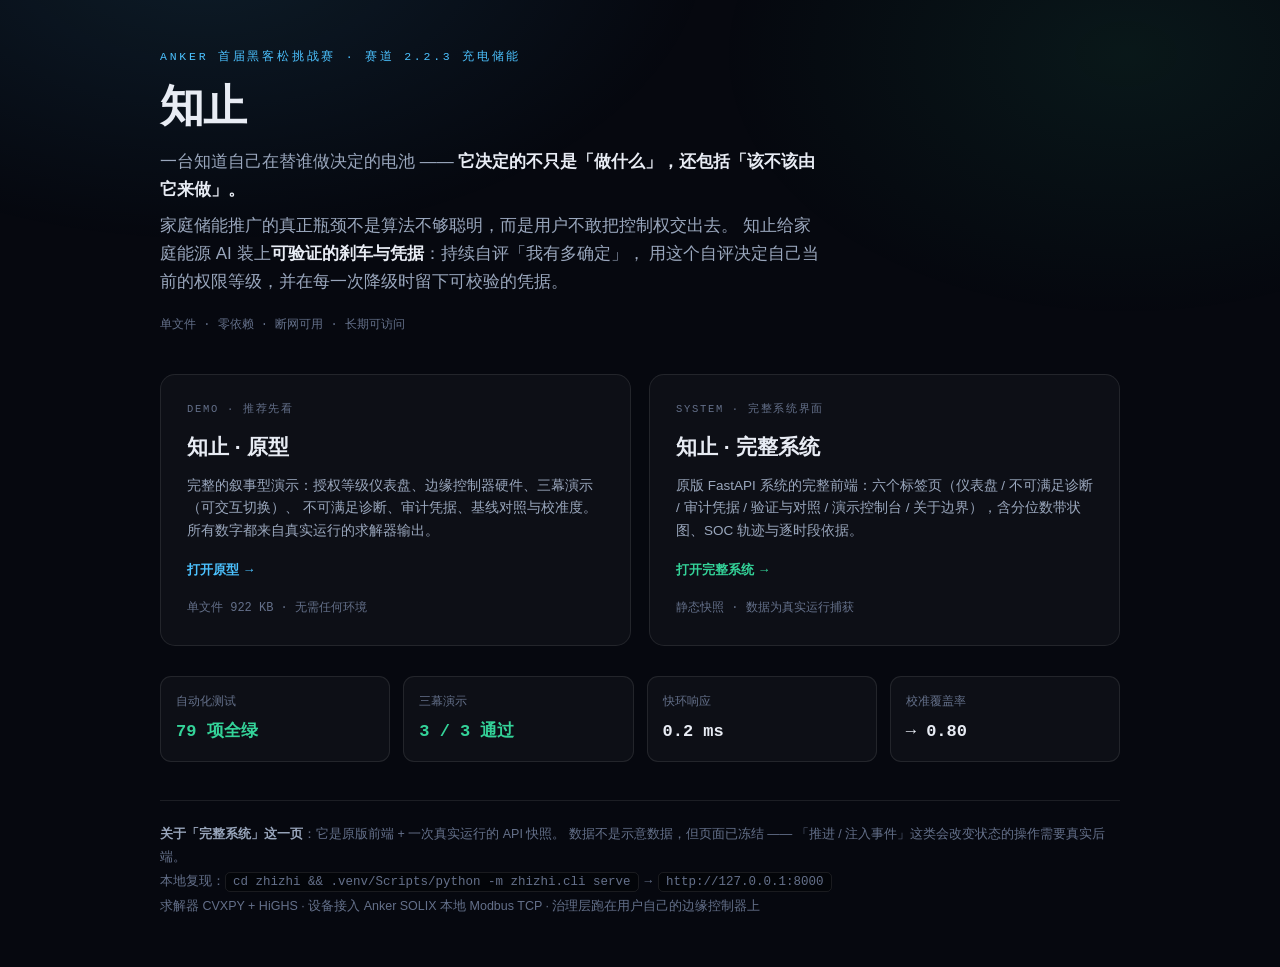
==== index.html @ 9d39789f "feat: 知止在线演示（原型 + 完整系统界面快照） - prototype/: 单文件零依赖原型（922 KB，断网可用） - system/: 原版 FastAPI 前端 + 真实运行捕获的 A" ====
<!DOCTYPE html>
<html lang="zh-CN">
<head>
<meta charset="UTF-8">
<meta name="viewport" content="width=device-width, initial-scale=1.0">
<title>知止 · 一台知道自己在替谁做决定的电池</title>
<meta name="description" content="Anker 首届黑客松挑战赛 · 赛道 2.2.3 充电储能 —— 知止：给家庭能源 AI 装上可验证的刹车与凭据。">
<style>
  :root{
    --bg:#06080f; --panel:rgba(255,255,255,.032); --line:rgba(255,255,255,.09);
    --ink:#e8ecf4; --ink2:#9aa7bd; --ink3:#64708a;
    --safe:#34d399; --sky:#4cc2ff; --warn:#fbbf24;
    --mono:ui-monospace,"Cascadia Mono",Consolas,monospace;
    --sans:-apple-system,BlinkMacSystemFont,"Segoe UI","PingFang SC","Microsoft YaHei",sans-serif;
  }
  *{box-sizing:border-box;margin:0;padding:0}
  body{
    background:var(--bg);color:var(--ink);font-family:var(--sans);line-height:1.65;
    -webkit-font-smoothing:antialiased;min-height:100vh;
    display:flex;align-items:center;justify-content:center;padding:48px 24px;
  }
  body::before{
    content:"";position:fixed;inset:0;pointer-events:none;
    background:
      radial-gradient(820px 480px at 16% -6%,rgba(76,194,255,.11),transparent 62%),
      radial-gradient(680px 440px at 88% 6%,rgba(52,211,153,.08),transparent 60%);
  }
  .wrap{position:relative;max-width:960px;width:100%}
  .eyebrow{font-family:var(--mono);font-size:11.5px;letter-spacing:.24em;color:var(--sky);margin-bottom:14px}
  h1{font-size:44px;font-weight:650;letter-spacing:-.02em;line-height:1.15;margin-bottom:16px}
  .sub{font-size:17px;color:var(--ink2);max-width:660px;margin-bottom:8px}
  .sub b{color:var(--ink);font-weight:600}
  .meta{font-family:var(--mono);font-size:12px;color:var(--ink3);margin-top:20px}

  .cards{display:grid;grid-template-columns:1fr 1fr;gap:18px;margin-top:38px}
  a.card{
    display:block;text-decoration:none;color:inherit;padding:26px;border-radius:15px;
    background:var(--panel);border:1px solid var(--line);transition:.25s ease;
  }
  a.card:hover{border-color:rgba(76,194,255,.42);background:rgba(76,194,255,.055);transform:translateY(-3px)}
  a.card.alt:hover{border-color:rgba(52,211,153,.42);background:rgba(52,211,153,.055)}
  .tag{font-family:var(--mono);font-size:10.5px;letter-spacing:.16em;color:var(--ink3);margin-bottom:12px}
  .card h2{font-size:21px;font-weight:650;margin-bottom:10px}
  .card p{font-size:13.5px;color:var(--ink2);line-height:1.7}
  .go{display:inline-flex;align-items:center;gap:7px;margin-top:16px;font-size:13px;font-weight:600;color:var(--sky)}
  a.card.alt .go{color:var(--safe)}
  .note{margin-top:16px;font-size:12px;color:var(--ink3);font-family:var(--mono)}

  .facts{display:grid;grid-template-columns:repeat(4,1fr);gap:13px;margin-top:30px}
  .fact{background:var(--panel);border:1px solid var(--line);border-radius:11px;padding:15px}
  .fact .k{font-size:11.5px;color:var(--ink3);margin-bottom:7px}
  .fact .v{font-family:var(--mono);font-size:17px;font-weight:700}

  footer{margin-top:38px;padding-top:22px;border-top:1px solid var(--line);font-size:12.5px;color:var(--ink3);line-height:1.9}
  footer code{font-family:var(--mono);background:rgba(0,0,0,.35);padding:2px 7px;border-radius:5px;border:1px solid var(--line)}

  @media(max-width:760px){
    .cards,.facts{grid-template-columns:1fr}
    h1{font-size:32px}
  }
</style>
</head>
<body>
<div class="wrap">

  <div class="eyebrow">ANKER 首届黑客松挑战赛 · 赛道 2.2.3 充电储能</div>
  <h1>知止</h1>
  <p class="sub">
    一台知道自己在替谁做决定的电池 ——
    <b>它决定的不只是「做什么」，还包括「该不该由它来做」。</b>
  </p>
  <p class="sub">
    家庭储能推广的真正瓶颈不是算法不够聪明，而是用户不敢把控制权交出去。
    知止给家庭能源 AI 装上<b>可验证的刹车与凭据</b>：持续自评「我有多确定」，
    用这个自评决定自己当前的权限等级，并在每一次降级时留下可校验的凭据。
  </p>
  <div class="meta">单文件 · 零依赖 · 断网可用 · 长期可访问</div>

  <div class="cards">
    <a class="card" href="./prototype/">
      <div class="tag">DEMO · 推荐先看</div>
      <h2>知止 · 原型</h2>
      <p>
        完整的叙事型演示：授权等级仪表盘、边缘控制器硬件、三幕演示（可交互切换）、
        不可满足诊断、审计凭据、基线对照与校准度。
        所有数字都来自真实运行的求解器输出。
      </p>
      <div class="go">打开原型 →</div>
      <div class="note">单文件 922 KB · 无需任何环境</div>
    </a>

    <a class="card alt" href="./system/">
      <div class="tag">SYSTEM · 完整系统界面</div>
      <h2>知止 · 完整系统</h2>
      <p>
        原版 FastAPI 系统的完整前端：六个标签页（仪表盘 / 不可满足诊断 / 审计凭据 /
        验证与对照 / 演示控制台 / 关于边界），含分位数带状图、SOC 轨迹与逐时段依据。
      </p>
      <div class="go">打开完整系统 →</div>
      <div class="note">静态快照 · 数据为真实运行捕获</div>
    </a>
  </div>

  <div class="facts">
    <div class="fact"><div class="k">自动化测试</div><div class="v" style="color:var(--safe)">79 项全绿</div></div>
    <div class="fact"><div class="k">三幕演示</div><div class="v" style="color:var(--safe)">3 / 3 通过</div></div>
    <div class="fact"><div class="k">快环响应</div><div class="v">0.2 ms</div></div>
    <div class="fact"><div class="k">校准覆盖率</div><div class="v">→ 0.80</div></div>
  </div>

  <footer>
    <b style="color:var(--ink2)">关于「完整系统」这一页</b>：它是原版前端 + 一次真实运行的 API 快照。
    数据不是示意数据，但页面已冻结 —— 「推进 / 注入事件」这类会改变状态的操作需要真实后端。<br>
    本地复现：<code>cd zhizhi &amp;&amp; .venv/Scripts/python -m zhizhi.cli serve</code> →
    <code>http://127.0.0.1:8000</code><br>
    <span style="color:var(--ink3)">求解器 CVXPY + HiGHS · 设备接入 Anker SOLIX 本地 Modbus TCP · 治理层跑在用户自己的边缘控制器上</span>
  </footer>

</div>
</body>
</html>
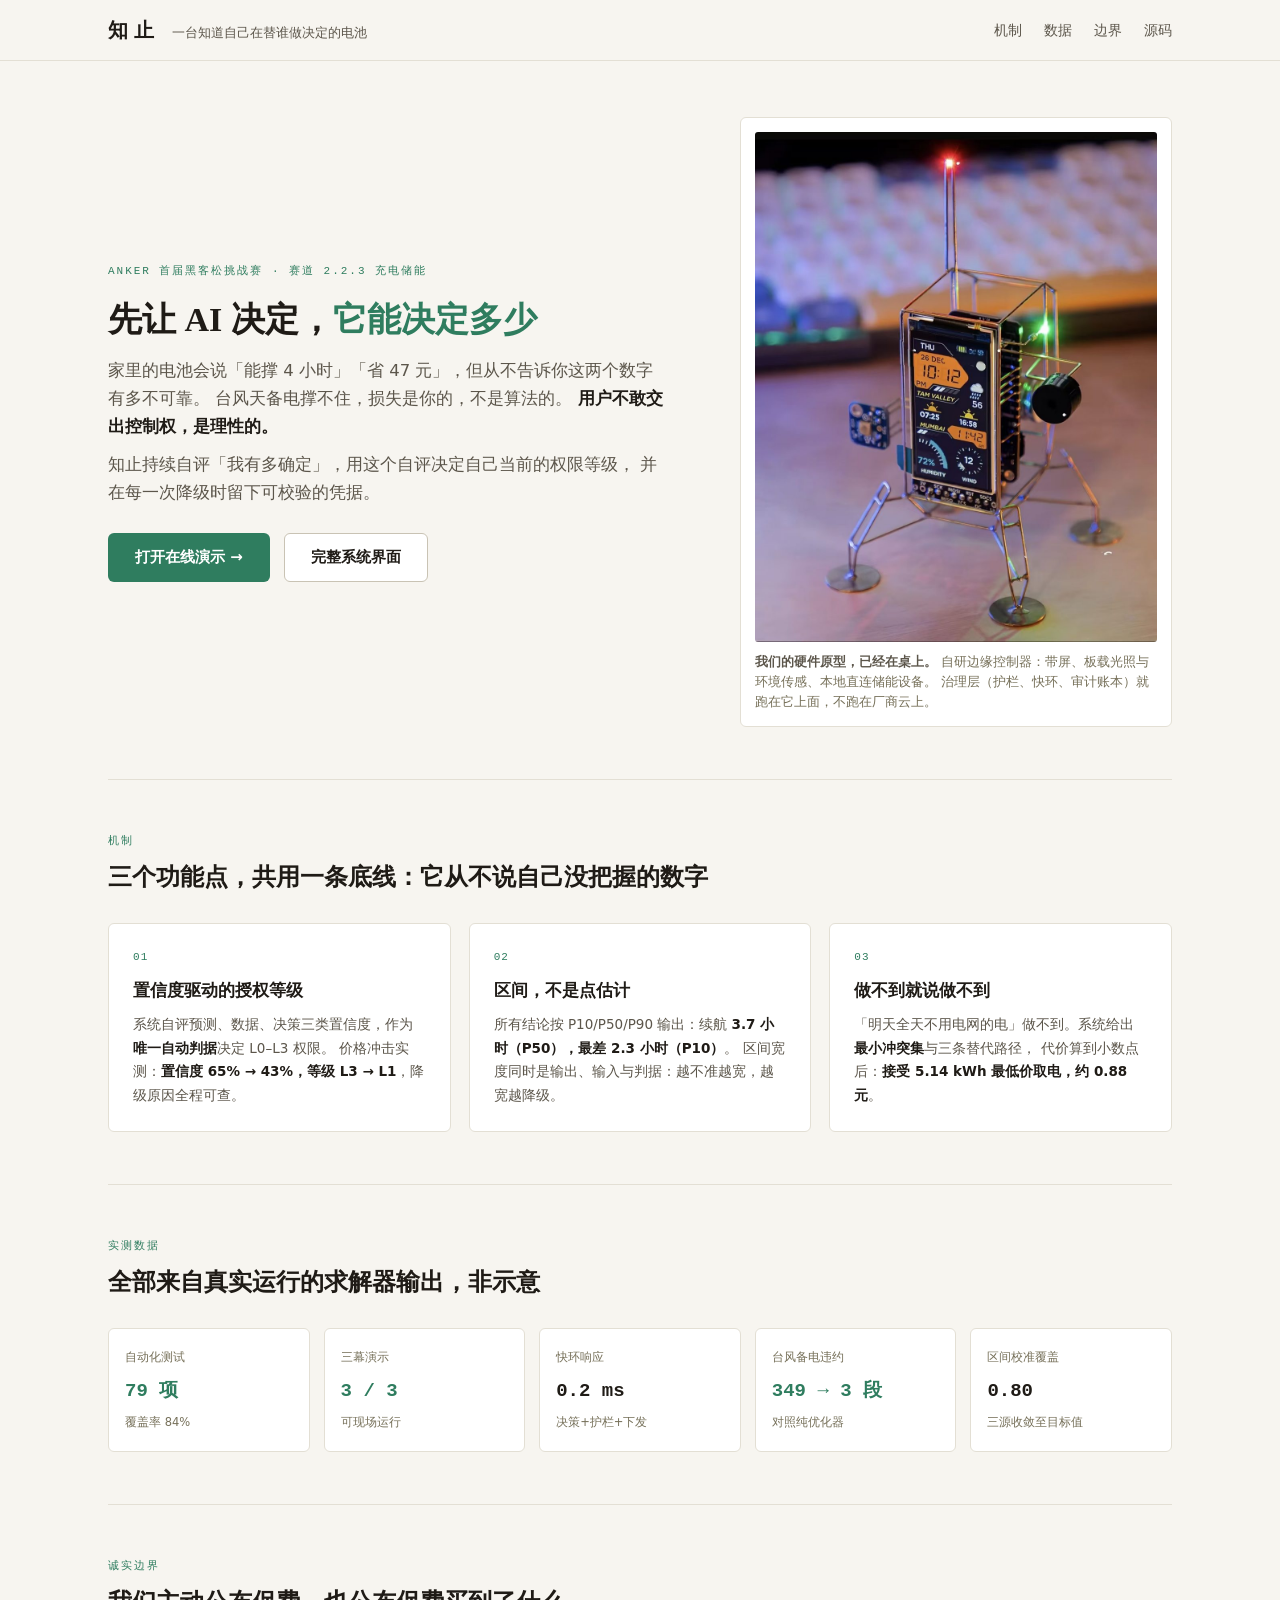
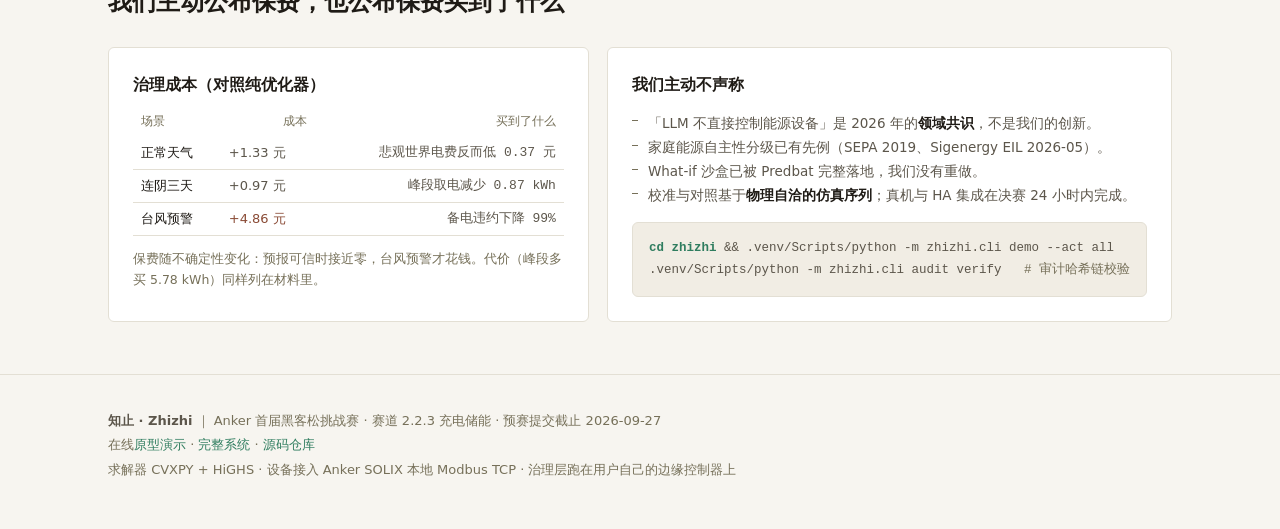
==== commit 49d872d3: "redesign: 纸墨编辑风改版 —— 落地页按评委动线重排，原型令牌化换肤 - 落地页：痛点/硬件实物/演示入口三件事进首屏，深色科技风全部移除 - 原型：CSS 令牌映射为纸墨色系（白底墨字+墨" ====
--- a/index.html
+++ b/index.html
@@ -6,116 +6,248 @@
 <title>知止 · 一台知道自己在替谁做决定的电池</title>
 <meta name="description" content="Anker 首届黑客松挑战赛 · 赛道 2.2.3 充电储能 —— 知止：给家庭能源 AI 装上可验证的刹车与凭据。">
 <style>
+  /* =====================================================================
+     知止 · 落地页（纸墨编辑风）
+     依据：产品生态图谱《01-UI视觉设计 A 规格》+《风格库深挖 01-极简风》
+     主风格：极简（白纸墨字）≥70%；点缀：衬线中文标题（国风 ≤30%）
+     色相 ≤3：墨（中性）/ 墨绿（强调）/ 金褐（次强调，仅数据表）
+     ===================================================================== */
   :root{
-    --bg:#06080f; --panel:rgba(255,255,255,.032); --line:rgba(255,255,255,.09);
-    --ink:#e8ecf4; --ink2:#9aa7bd; --ink3:#64708a;
-    --safe:#34d399; --sky:#4cc2ff; --warn:#fbbf24;
-    --mono:ui-monospace,"Cascadia Mono",Consolas,monospace;
-    --sans:-apple-system,BlinkMacSystemFont,"Segoe UI","PingFang SC","Microsoft YaHei",sans-serif;
+    --bg:#F7F5F0;          /* 暖纸白 */
+    --paper:#FFFFFF;       /* 卡片白 */
+    --surface-2:#F1EDE4;   /* 浅纸灰 */
+    --line:#E3DFD4;        /* 淡墨线 */
+    --line-strong:#C9C3B4;
+    --ink:#1F1B16;         /* 浓墨 */
+    --ink-2:#5C564B;       /* 次墨 */
+    --ink-3:#767059;       /* 淡墨（辅助小字） */
+    --green:#2F7D5F;       /* 墨绿：唯一强调色 */
+    --green-dim:#EAF2EE;   /* 墨绿浅底 */
+    --brown:#8A4B36;       /* 金褐：次强调（仅用于代价/警示数字） */
+    --serif:"Noto Serif SC","Source Han Serif SC","STSong","SimSun",serif;
+    --sans:system-ui,-apple-system,"Segoe UI","PingFang SC","Hiragino Sans GB","Microsoft YaHei",sans-serif;
+    --mono:ui-monospace,"Cascadia Mono",Consolas,"Liberation Mono",monospace;
   }
   *{box-sizing:border-box;margin:0;padding:0}
+  html{scroll-behavior:smooth}
   body{
-    background:var(--bg);color:var(--ink);font-family:var(--sans);line-height:1.65;
-    -webkit-font-smoothing:antialiased;min-height:100vh;
-    display:flex;align-items:center;justify-content:center;padding:48px 24px;
-  }
-  body::before{
-    content:"";position:fixed;inset:0;pointer-events:none;
-    background:
-      radial-gradient(820px 480px at 16% -6%,rgba(76,194,255,.11),transparent 62%),
-      radial-gradient(680px 440px at 88% 6%,rgba(52,211,153,.08),transparent 60%);
-  }
-  .wrap{position:relative;max-width:960px;width:100%}
-  .eyebrow{font-family:var(--mono);font-size:11.5px;letter-spacing:.24em;color:var(--sky);margin-bottom:14px}
-  h1{font-size:44px;font-weight:650;letter-spacing:-.02em;line-height:1.15;margin-bottom:16px}
-  .sub{font-size:17px;color:var(--ink2);max-width:660px;margin-bottom:8px}
-  .sub b{color:var(--ink);font-weight:600}
-  .meta{font-family:var(--mono);font-size:12px;color:var(--ink3);margin-top:20px}
-
-  .cards{display:grid;grid-template-columns:1fr 1fr;gap:18px;margin-top:38px}
-  a.card{
-    display:block;text-decoration:none;color:inherit;padding:26px;border-radius:15px;
-    background:var(--panel);border:1px solid var(--line);transition:.25s ease;
-  }
-  a.card:hover{border-color:rgba(76,194,255,.42);background:rgba(76,194,255,.055);transform:translateY(-3px)}
-  a.card.alt:hover{border-color:rgba(52,211,153,.42);background:rgba(52,211,153,.055)}
-  .tag{font-family:var(--mono);font-size:10.5px;letter-spacing:.16em;color:var(--ink3);margin-bottom:12px}
-  .card h2{font-size:21px;font-weight:650;margin-bottom:10px}
-  .card p{font-size:13.5px;color:var(--ink2);line-height:1.7}
-  .go{display:inline-flex;align-items:center;gap:7px;margin-top:16px;font-size:13px;font-weight:600;color:var(--sky)}
-  a.card.alt .go{color:var(--safe)}
-  .note{margin-top:16px;font-size:12px;color:var(--ink3);font-family:var(--mono)}
-
-  .facts{display:grid;grid-template-columns:repeat(4,1fr);gap:13px;margin-top:30px}
-  .fact{background:var(--panel);border:1px solid var(--line);border-radius:11px;padding:15px}
-  .fact .k{font-size:11.5px;color:var(--ink3);margin-bottom:7px}
-  .fact .v{font-family:var(--mono);font-size:17px;font-weight:700}
-
-  footer{margin-top:38px;padding-top:22px;border-top:1px solid var(--line);font-size:12.5px;color:var(--ink3);line-height:1.9}
-  footer code{font-family:var(--mono);background:rgba(0,0,0,.35);padding:2px 7px;border-radius:5px;border:1px solid var(--line)}
-
-  @media(max-width:760px){
-    .cards,.facts{grid-template-columns:1fr}
-    h1{font-size:32px}
+    background:var(--bg);color:var(--ink);font-family:var(--sans);
+    font-size:16px;line-height:1.7;-webkit-font-smoothing:antialiased;
+  }
+  .wrap{max-width:1120px;margin:0 auto;padding:0 28px}
+
+  /* ---- 顶栏 ---- */
+  header{border-bottom:1px solid var(--line);background:var(--bg)}
+  .bar{display:flex;align-items:center;justify-content:space-between;gap:20px;height:60px}
+  .brand{display:flex;align-items:baseline;gap:12px}
+  .brand h1{font-family:var(--serif);font-size:20px;font-weight:600;letter-spacing:.3em}
+  .brand .tag{font-size:12.5px;color:var(--ink-2)}
+  .bar nav{display:flex;gap:22px;font-size:13.5px}
+  .bar nav a{color:var(--ink-2);text-decoration:none}
+  .bar nav a:hover{color:var(--green)}
+
+  /* ---- 首屏：痛点 + 硬件 + 演示入口 ---- */
+  .hero{display:grid;grid-template-columns:1.15fr .85fr;gap:48px;padding:56px 0 52px;align-items:center}
+  .kicker{font-family:var(--mono);font-size:11px;letter-spacing:.18em;color:var(--green);margin-bottom:16px}
+  .hero h2{font-family:var(--serif);font-size:34px;font-weight:600;line-height:1.35;margin-bottom:14px}
+  .hero h2 em{font-style:normal;color:var(--green)}
+  .pain{font-size:16.5px;color:var(--ink-2);max-width:560px;margin-bottom:10px}
+  .pain b{color:var(--ink);font-weight:600}
+  .cta{display:flex;gap:14px;margin-top:26px;flex-wrap:wrap}
+  .btn{display:inline-block;padding:11px 26px;border-radius:6px;font-size:15px;font-weight:600;text-decoration:none;border:1px solid transparent}
+  .btn.primary{background:var(--green);color:#fff}
+  .btn.primary:hover{background:#276A50}
+  .btn.ghost{background:var(--paper);color:var(--ink);border-color:var(--line-strong)}
+  .btn.ghost:hover{border-color:var(--ink-2)}
+  .fig{background:var(--paper);border:1px solid var(--line);border-radius:6px;padding:14px}
+  .fig img{display:block;width:100%;height:auto;border-radius:3px}
+  .fig figcaption{font-size:12.5px;color:var(--ink-3);margin-top:10px;line-height:1.6}
+  .fig figcaption b{color:var(--ink-2);font-weight:600}
+
+  /* ---- 区块通用 ---- */
+  section{padding:52px 0;border-top:1px solid var(--line)}
+  .sec-head{margin-bottom:28px}
+  .sec-head .kicker{margin-bottom:10px}
+  .sec-head h3{font-family:var(--serif);font-size:24px;font-weight:600;line-height:1.4}
+  .sec-head p{color:var(--ink-2);font-size:14.5px;margin-top:6px;max-width:720px}
+
+  /* ---- 三个机制 ---- */
+  .mech{display:grid;grid-template-columns:repeat(3,1fr);gap:18px}
+  .mech .card{background:var(--paper);border:1px solid var(--line);border-radius:6px;padding:24px}
+  .mech .no{font-family:var(--mono);font-size:11px;letter-spacing:.1em;color:var(--green);margin-bottom:12px}
+  .mech h4{font-size:17px;font-weight:600;margin-bottom:10px;line-height:1.45}
+  .mech p{font-size:13.5px;color:var(--ink-2);line-height:1.75}
+  .mech p b{color:var(--ink);font-weight:600}
+
+  /* ---- 数据条 ---- */
+  .facts{display:grid;grid-template-columns:repeat(5,1fr);gap:14px}
+  .fact{background:var(--paper);border:1px solid var(--line);border-radius:6px;padding:18px 16px}
+  .fact .k{font-size:12px;color:var(--ink-3);margin-bottom:8px}
+  .fact .v{font-family:var(--mono);font-size:19px;font-weight:700;color:var(--ink)}
+  .fact .v.g{color:var(--green)}
+  .fact .s{font-size:11.5px;color:var(--ink-3);margin-top:6px}
+
+  /* ---- 诚实边界 ---- */
+  .ledger{display:grid;grid-template-columns:1fr 1fr;gap:18px}
+  .ledger .card{background:var(--paper);border:1px solid var(--line);border-radius:6px;padding:24px}
+  .ledger h4{font-size:15.5px;font-weight:600;margin-bottom:12px}
+  .ledger ul{list-style:none}
+  .ledger li{font-size:13.5px;color:var(--ink-2);line-height:1.8;padding-left:16px;position:relative}
+  .ledger li::before{content:"";position:absolute;left:0;top:.72em;width:6px;height:1px;background:var(--ink-3)}
+  .ledger li b{color:var(--ink);font-weight:600}
+  .ledger .cost td{font-size:13px;padding:5px 8px;border-bottom:1px solid var(--line);color:var(--ink-2)}
+  .ledger .cost td:first-child{color:var(--ink)}
+  .ledger .cost td:last-child,.ledger .cost td:nth-child(3){font-family:var(--mono);text-align:right}
+  .ledger .cost th{font-size:12px;color:var(--ink-3);text-align:left;padding:0 8px 6px;font-weight:400}
+  .ledger .cost th:nth-child(2),.ledger .cost th:nth-child(3){text-align:right}
+  pre.cmd{
+    margin-top:14px;background:var(--surface-2);border:1px solid var(--line);border-radius:6px;
+    padding:14px 16px;font-family:var(--mono);font-size:12.5px;color:var(--ink-2);
+    overflow-x:auto;line-height:1.8;
+  }
+  pre.cmd b{color:var(--green);font-weight:600}
+
+  /* ---- 页脚 ---- */
+  footer{border-top:1px solid var(--line);padding:34px 0 46px;font-size:13px;color:var(--ink-3);line-height:1.9}
+  footer b{color:var(--ink-2);font-weight:600}
+  footer a{color:var(--green);text-decoration:none}
+  footer a:hover{text-decoration:underline}
+
+  @media(max-width:900px){
+    .hero{grid-template-columns:1fr;gap:30px;padding:40px 0}
+    .hero h2{font-size:27px}
+    .mech,.ledger{grid-template-columns:1fr}
+    .facts{grid-template-columns:repeat(2,1fr)}
+    .bar nav{display:none}
   }
 </style>
 </head>
 <body>
+
+<header>
+  <div class="wrap bar">
+    <div class="brand"><h1>知止</h1><span class="tag">一台知道自己在替谁做决定的电池</span></div>
+    <nav>
+      <a href="#mech">机制</a><a href="#facts">数据</a><a href="#edge">边界</a>
+      <a href="https://github.com/13120740298z-lang/zhizhi">源码</a>
+    </nav>
+  </div>
+</header>
+
 <div class="wrap">
 
-  <div class="eyebrow">ANKER 首届黑客松挑战赛 · 赛道 2.2.3 充电储能</div>
-  <h1>知止</h1>
-  <p class="sub">
-    一台知道自己在替谁做决定的电池 ——
-    <b>它决定的不只是「做什么」，还包括「该不该由它来做」。</b>
-  </p>
-  <p class="sub">
-    家庭储能推广的真正瓶颈不是算法不够聪明，而是用户不敢把控制权交出去。
-    知止给家庭能源 AI 装上<b>可验证的刹车与凭据</b>：持续自评「我有多确定」，
-    用这个自评决定自己当前的权限等级，并在每一次降级时留下可校验的凭据。
-  </p>
-  <div class="meta">单文件 · 零依赖 · 断网可用 · 长期可访问</div>
-
-  <div class="cards">
-    <a class="card" href="./prototype/">
-      <div class="tag">DEMO · 推荐先看</div>
-      <h2>知止 · 原型</h2>
-      <p>
-        完整的叙事型演示：授权等级仪表盘、边缘控制器硬件、三幕演示（可交互切换）、
-        不可满足诊断、审计凭据、基线对照与校准度。
-        所有数字都来自真实运行的求解器输出。
+  <!-- ① 痛点 ② 硬件 ③ 演示入口：评委首屏 -->
+  <div class="hero">
+    <div>
+      <div class="kicker">ANKER 首届黑客松挑战赛 · 赛道 2.2.3 充电储能</div>
+      <h2>先让 AI 决定，<em>它能决定多少</em></h2>
+      <p class="pain">
+        家里的电池会说「能撑 4 小时」「省 47 元」，但从不告诉你这两个数字有多不可靠。
+        台风天备电撑不住，损失是你的，不是算法的。
+        <b>用户不敢交出控制权，是理性的。</b>
       </p>
-      <div class="go">打开原型 →</div>
-      <div class="note">单文件 922 KB · 无需任何环境</div>
-    </a>
-
-    <a class="card alt" href="./system/">
-      <div class="tag">SYSTEM · 完整系统界面</div>
-      <h2>知止 · 完整系统</h2>
-      <p>
-        原版 FastAPI 系统的完整前端：六个标签页（仪表盘 / 不可满足诊断 / 审计凭据 /
-        验证与对照 / 演示控制台 / 关于边界），含分位数带状图、SOC 轨迹与逐时段依据。
+      <p class="pain">
+        知止持续自评「我有多确定」，用这个自评决定自己当前的权限等级，
+        并在每一次降级时留下可校验的凭据。
       </p>
-      <div class="go">打开完整系统 →</div>
-      <div class="note">静态快照 · 数据为真实运行捕获</div>
-    </a>
+      <div class="cta">
+        <a class="btn primary" href="./prototype/">打开在线演示 →</a>
+        <a class="btn ghost" href="./system/">完整系统界面</a>
+      </div>
+    </div>
+    <figure class="fig">
+      <img src="./assets/hardware.jpg" alt="知止边缘控制器硬件原型">
+      <figcaption><b>我们的硬件原型，已经在桌上。</b>
+        自研边缘控制器：带屏、板载光照与环境传感、本地直连储能设备。
+        治理层（护栏、快环、审计账本）就跑在它上面，不跑在厂商云上。</figcaption>
+    </figure>
   </div>
 
-  <div class="facts">
-    <div class="fact"><div class="k">自动化测试</div><div class="v" style="color:var(--safe)">79 项全绿</div></div>
-    <div class="fact"><div class="k">三幕演示</div><div class="v" style="color:var(--safe)">3 / 3 通过</div></div>
-    <div class="fact"><div class="k">快环响应</div><div class="v">0.2 ms</div></div>
-    <div class="fact"><div class="k">校准覆盖率</div><div class="v">→ 0.80</div></div>
+  <!-- ④ 三个机制 -->
+  <section id="mech">
+    <div class="sec-head">
+      <div class="kicker">机制</div>
+      <h3>三个功能点，共用一条底线：它从不说自己没把握的数字</h3>
+    </div>
+    <div class="mech">
+      <div class="card">
+        <div class="no">01</div>
+        <h4>置信度驱动的授权等级</h4>
+        <p>系统自评预测、数据、决策三类置信度，作为<b>唯一自动判据</b>决定 L0–L3 权限。
+           价格冲击实测：<b>置信度 65% → 43%，等级 L3 → L1</b>，降级原因全程可查。</p>
+      </div>
+      <div class="card">
+        <div class="no">02</div>
+        <h4>区间，不是点估计</h4>
+        <p>所有结论按 P10/P50/P90 输出：续航 <b>3.7 小时（P50），最差 2.3 小时（P10）</b>。
+           区间宽度同时是输出、输入与判据：越不准越宽，越宽越降级。</p>
+      </div>
+      <div class="card">
+        <div class="no">03</div>
+        <h4>做不到就说做不到</h4>
+        <p>「明天全天不用电网的电」做不到。系统给出<b>最小冲突集</b>与三条替代路径，
+           代价算到小数点后：<b>接受 5.14 kWh 最低价取电，约 0.88 元</b>。</p>
+      </div>
+    </div>
+  </section>
+
+  <!-- ⑤ 数据 -->
+  <section id="facts">
+    <div class="sec-head">
+      <div class="kicker">实测数据</div>
+      <h3>全部来自真实运行的求解器输出，非示意</h3>
+    </div>
+    <div class="facts">
+      <div class="fact"><div class="k">自动化测试</div><div class="v g">79 项</div><div class="s">覆盖率 84%</div></div>
+      <div class="fact"><div class="k">三幕演示</div><div class="v g">3 / 3</div><div class="s">可现场运行</div></div>
+      <div class="fact"><div class="k">快环响应</div><div class="v">0.2 ms</div><div class="s">决策+护栏+下发</div></div>
+      <div class="fact"><div class="k">台风备电违约</div><div class="v g">349 → 3 段</div><div class="s">对照纯优化器</div></div>
+      <div class="fact"><div class="k">区间校准覆盖</div><div class="v">0.80</div><div class="s">三源收敛至目标值</div></div>
+    </div>
+  </section>
+
+  <!-- ⑥ 边界 -->
+  <section id="edge">
+    <div class="sec-head">
+      <div class="kicker">诚实边界</div>
+      <h3>我们主动公布保费，也公布保费买到了什么</h3>
+    </div>
+    <div class="ledger">
+      <div class="card">
+        <h4>治理成本（对照纯优化器）</h4>
+        <table class="cost" style="width:100%;border-collapse:collapse">
+          <tr><th>场景</th><th>成本</th><th>买到了什么</th></tr>
+          <tr><td>正常天气</td><td>+1.33 元</td><td>悲观世界电费反而低 0.37 元</td></tr>
+          <tr><td>连阴三天</td><td>+0.97 元</td><td>峰段取电减少 0.87 kWh</td></tr>
+          <tr><td>台风预警</td><td style="color:var(--brown)">+4.86 元</td><td>备电违约下降 99%</td></tr>
+        </table>
+        <p style="font-size:12.5px;color:var(--ink-3);margin-top:12px">
+          保费随不确定性变化：预报可信时接近零，台风预警才花钱。代价（峰段多买 5.78 kWh）同样列在材料里。</p>
+      </div>
+      <div class="card">
+        <h4>我们主动不声称</h4>
+        <ul>
+          <li>「LLM 不直接控制能源设备」是 2026 年的<b>领域共识</b>，不是我们的创新。</li>
+          <li>家庭能源自主性分级已有先例（SEPA 2019、Sigenergy EIL 2026-05）。</li>
+          <li>What-if 沙盒已被 Predbat 完整落地，我们没有重做。</li>
+          <li>校准与对照基于<b>物理自洽的仿真序列</b>；真机与 HA 集成在决赛 24 小时内完成。</li>
+        </ul>
+        <pre class="cmd"><b>cd zhizhi</b> &amp;&amp; .venv/Scripts/python -m zhizhi.cli demo --act all
+.venv/Scripts/python -m zhizhi.cli audit verify   <span style="color:var(--ink-3)"># 审计哈希链校验</span></pre>
+      </div>
+    </div>
+  </section>
+
+</div>
+
+<footer>
+  <div class="wrap">
+    <b>知止 · Zhizhi</b> ｜ Anker 首届黑客松挑战赛 · 赛道 2.2.3 充电储能 · 预赛提交截止 2026-09-27<br>
+    在线<a href="./prototype/">原型演示</a> · <a href="./system/">完整系统</a> ·
+    <a href="https://github.com/13120740298z-lang/zhizhi">源码仓库</a><br>
+    求解器 CVXPY + HiGHS · 设备接入 Anker SOLIX 本地 Modbus TCP · 治理层跑在用户自己的边缘控制器上
   </div>
-
-  <footer>
-    <b style="color:var(--ink2)">关于「完整系统」这一页</b>：它是原版前端 + 一次真实运行的 API 快照。
-    数据不是示意数据，但页面已冻结 —— 「推进 / 注入事件」这类会改变状态的操作需要真实后端。<br>
-    本地复现：<code>cd zhizhi &amp;&amp; .venv/Scripts/python -m zhizhi.cli serve</code> →
-    <code>http://127.0.0.1:8000</code><br>
-    <span style="color:var(--ink3)">求解器 CVXPY + HiGHS · 设备接入 Anker SOLIX 本地 Modbus TCP · 治理层跑在用户自己的边缘控制器上</span>
-  </footer>
-
-</div>
+</footer>
+
 </body>
 </html>
